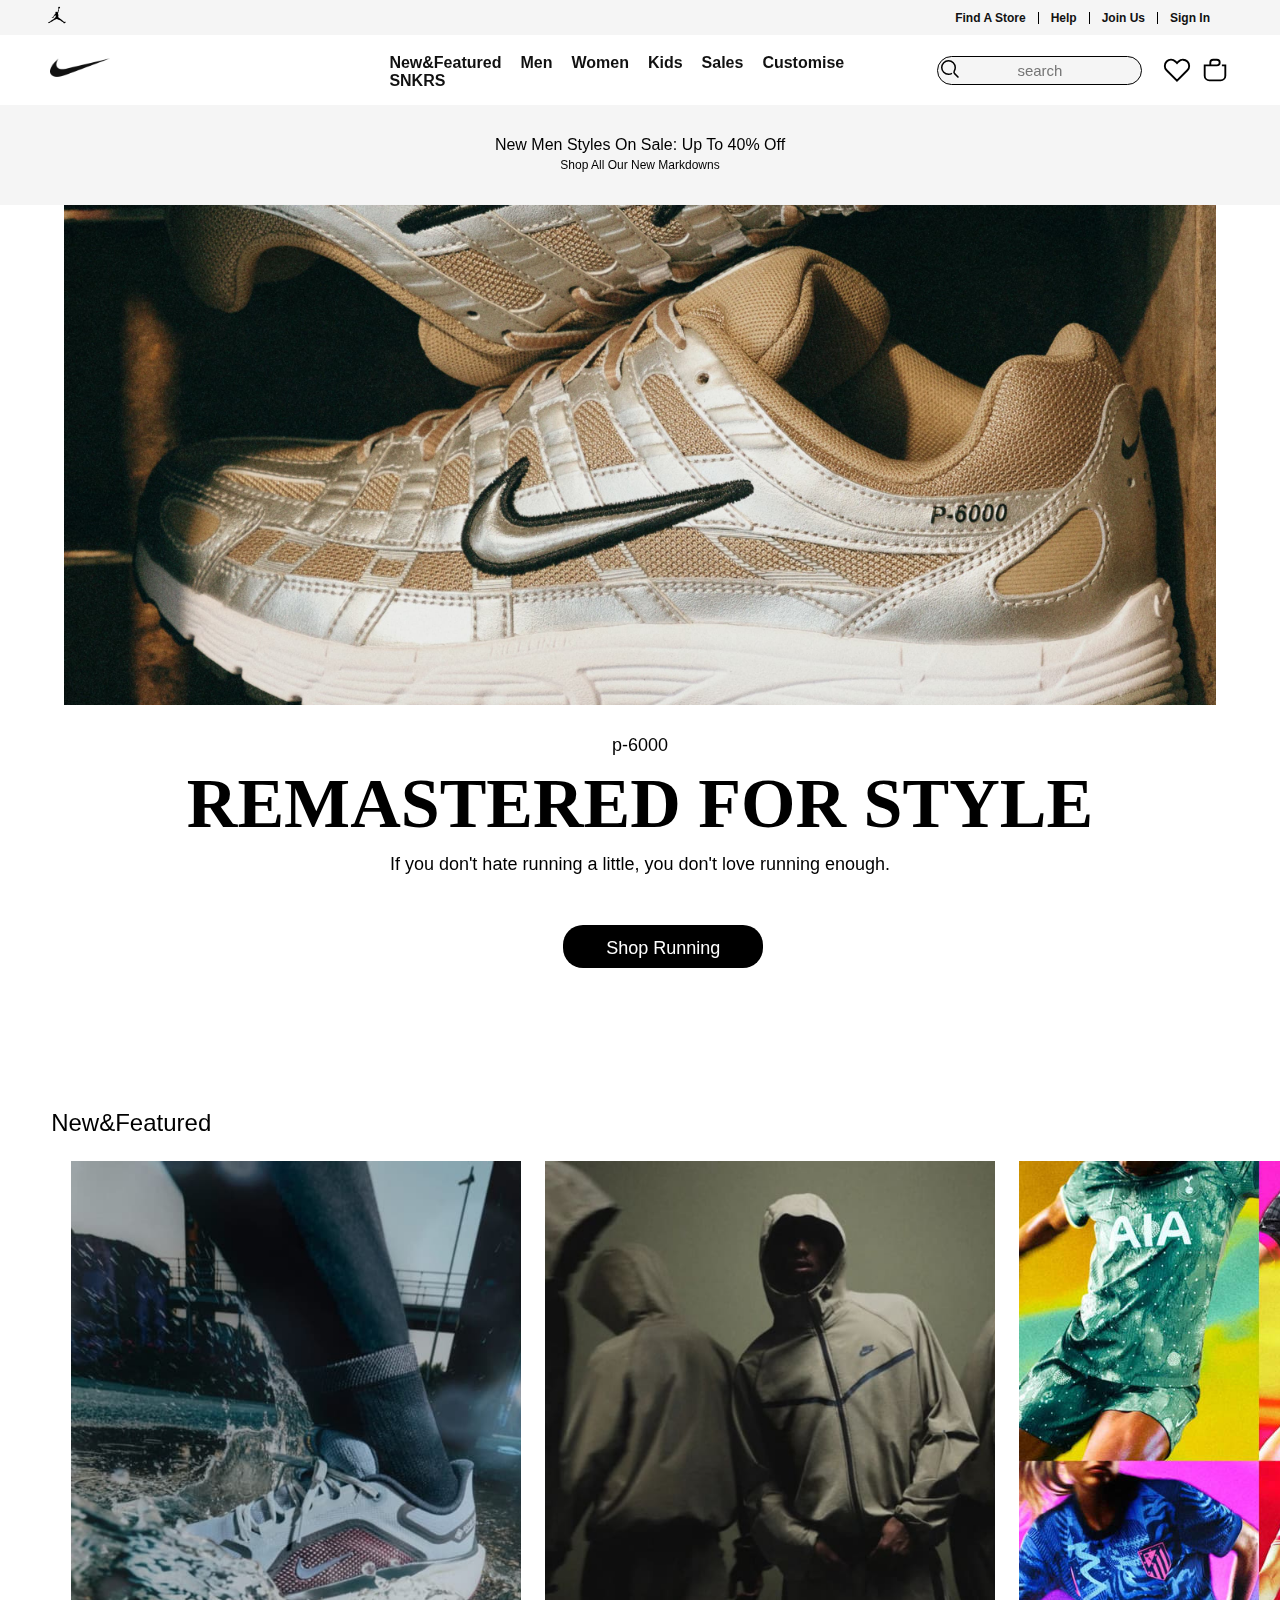
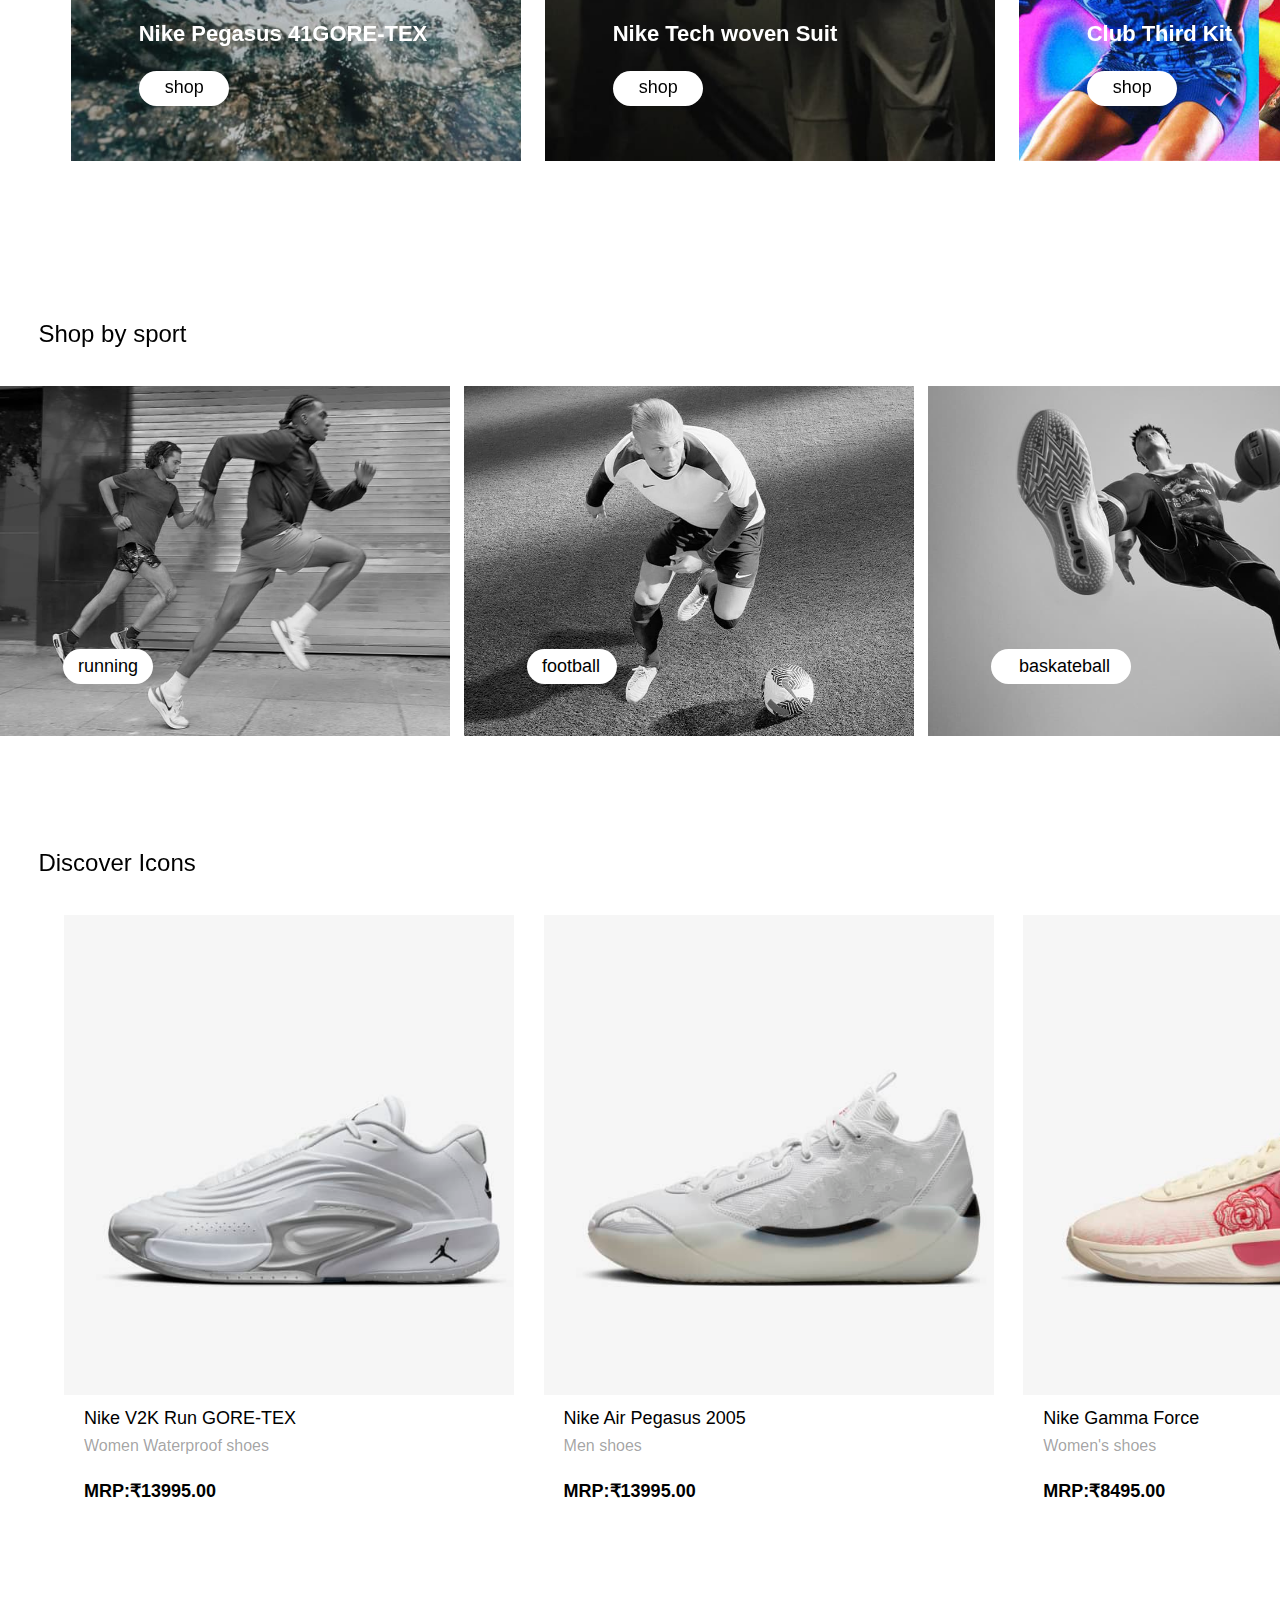
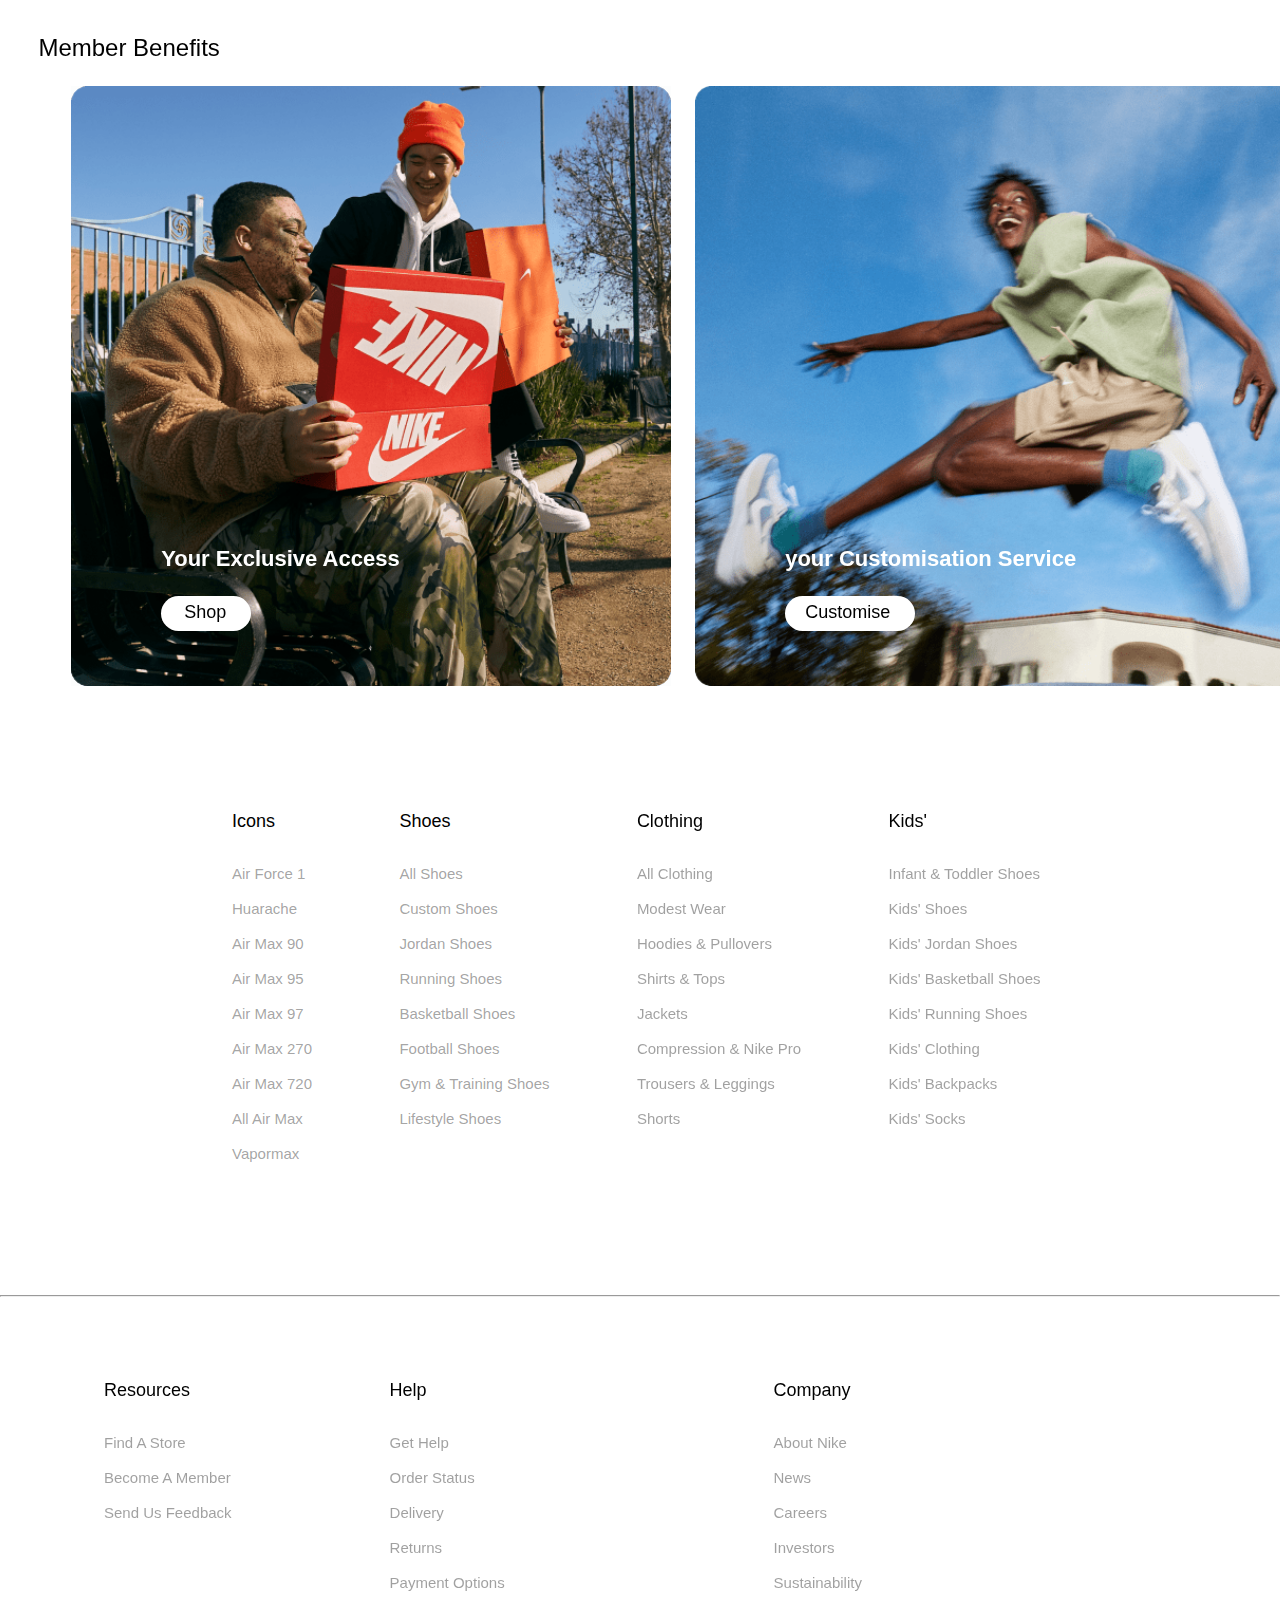
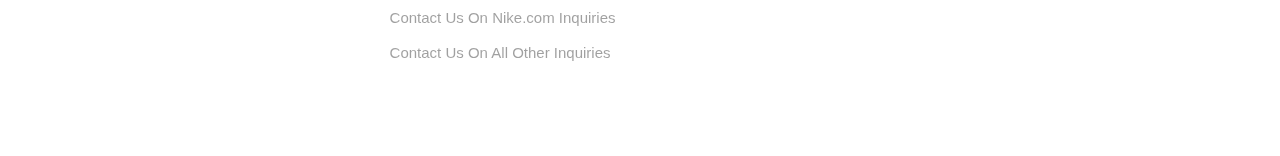
==== men.html @ 1884e3c3 "men" ====
<!DOCTYPE html>
<html lang="en">
<head>
    <meta charset="UTF-8">
    <meta name="viewport" content="width=device-width, initial-scale=1.0">
    <title>NIKE MEN</title>
    <link rel="stylesheet" href="style2.css">
    <link rel="Icon" href="./img/android-icon-192x192.png">
</head>
<body>
    <div class="main">
        <nav class="topnav">
        
            <div class="logo1">
                <img src="./img/a5682e1b-60ad-4d79-9242-5eb9138126f1.svg" alt="logo" class="toplogo">
            </div>
            <div class="services">
                <a href="" class="link1">find a store</a>
                <div class="verticalline"></div>
                <a href="" class="link1">help</a>
                <div class="verticalline"></div>
                <a href="" class="link1">join us</a>
                <div class="verticalline"></div>
                <a href="" class="link2">sign in</a>

            </div>
        </nav>
        <nav class="nav">
            <div class="logo2"><img src="./img/android-icon-192x192.png" alt="logo" class="nike">
            </div>
            <div class="ser">
                <ul class="category" role="menu">
                    <li><a href="" class="a1">New&Featured</a></li>
                    <li><a href="men.html" class="a1">Men</a></li>
                    <li><a href="women.html" class="a1">Women</a></li>
                    <li><a href="" class="a1">Kids</a></li>
                    <li><a href="" class="a1">Sales</a></li>
                    <li><a href="" class="a1">Customise</a></li>
                    <li><a href="" class="a1">SNKRS</a></li>
                </ul>
            </div>
            <div class="lastlogo">
                <img src="./img/search-d38e9a62db75.svg" class="searchimg">
                <div class="person"><a href=""><img src="./img/people.png"  class="personimg"></a></div>
                
                <div class="inp"><input type="text" class="inputsearch" placeholder="search"></div>
                <div class="heart"></div>
                <div class="carry"></div>
                <div class="menu"><a href=""><img src="./img/menu.png" class="menuimg"></a></div>
                    
            </div>
        </div>
        </nav>
        <div class="add">
            <div class="adva">New Men Styles On Sale: Up To 40% Off <br></div>
                Shop All Our New Markdowns
        </div>
        <div class="session12"><a href="">
            <div class="">

            </div></a>
        </div>
        <div class="session2">
        <p class="session2title">p-6000</p>
        <h3 class="session2head">REMASTERED FOR STYLE</h3>
        <p class="session2title2" data-qa="body">If you don't hate running a little, you don't love running enough.</p>
        <div class="s2l"><a href="" class="session2link">Shop Running</a></div>
        </div>
        <div class="session3">
           <p> New&Featured</p> 
        </div>
        <div class="session4">
            <div class="scroll1">
                <a href="" class="s4link1">Nike Pegasus 41GORE-TEX</a>
                <div class="s4d"><a href="" class="s4shop1">shop</a></div>
            </div>
            <div class="scroll2">
                <a href="" class="s4link1">Nike Tech woven Suit</a>
                <div class="s4d"><a href="" class="s4shop1">shop</a></div>
            </div>
            <div class="scroll3">
                <a href="" class="s4link1">Club Third Kit</a>
                <div class="s4d"><a href="" class="s4shop1">shop</a></div>
            </div>
            <div class="scroll4">
                <a href="" class="s4link1">Air Max Dn </a>
                <div class="s4d"><a href="" class="s4shop1">shop</a></div>
            </div>
            
        </div>
        <!-- <div class="session5">
           <p>Classics Spotlight</p> 
        </div> -->
        <!-- <div class="session6">
            <div class="s6scroll1"></div>
            <div class="s6scroll2"></div>
            <div class="s6scroll3"></div>
            <div class="s6scroll4"></div>
            <div class="s6scroll5"></div>
            <div class="s6scroll6"></div>
            <div class="s6scroll7"></div>
            <div class="s6scroll8"></div>
            <div class="s6scroll9"></div>
           
        </div> -->
        <div class="session7">
           <p>Shop by sport</p> 
        </div>
        <div class="session8">
            <div class="s8scroll1">
                <div class="s8d"><a href="" class="s8shop1">running</a></div>
            </div>
            <div class="s8scroll2">
                <div class="s8d"><a href="" class="s8shop1">football</a></div>
            </div>
            <div class="s8scroll3">
                <div class="s8d1"><a href="" class="s8shop2">baskateball</a></div>
            </div>
            <!-- <div class="s8scroll4">
                <div class="s8d2"><a href="" class="s8shop1">running and gym</a></div>
            </div> -->
            <div class="s8scroll5">
                <div class="s8d"><a href="" class="s8shop1">tennis</a></div>
            </div>
            <div class="s8scroll6">
                <div class="s8d"><a href="" class="s8shop1">yoga</a></div>
            </div>
            <div class="s8scroll7">
                <div class="s8d3"><a href="" class="s8shop1">skateboarding</a></div>
            </div>
            <div class="s8scroll8">
                <div class="s8d"><a href="" class="s8shop1">training</a></div>
            </div>
        </div>
         <div class="session7">
           <p>Discover Icons </p> 
        </div>
        <div class="session9">
            <div class="s9scroll10">
                <div class="s9img1">
                </div>
                <div class="s9des">
                   <p class="s9p1"> Nike V2K Run GORE-TEX</p>
                   <p class="s9p2"> Women Waterproof shoes</p>
                   <p class="s9p3">MRP:₹13995.00</p>
                </div>
            </div>
            <div class="s9scroll1">
                <div class="s9img2">
                </div>
                <div class="s9des">
                    <p class="s9p1"> Nike Air Pegasus 2005</p>
                    <p class="s9p2"> Men shoes</p>
                    <p class="s9p3">MRP:₹13995.00</p>
                 </div>
            </div>
            <div class="s9scroll1">
                <div class="s9img3">
                </div>
                <div class="s9des">
                    <p class="s9p1"> Nike Gamma Force</p>
                    <p class="s9p2"> Women's shoes</p>
                    <p class="s9p3">MRP:₹8495.00</p>
                 </div>
            </div>
            <div class="s9scroll1">
                <div class="s9img4">
                </div>
                <div class="s9des">
                    <p class="s9p1"> Nike Air Pegasus 2005 </p>
                    <p class="s9p2"> Women's shoes</p>
                    <p class="s9p3">MRP:₹13995.00</p>
                 </div>
            </div>
            <div class="s9scroll1">
                <div class="s9img5">
                </div>
                <div class="s9des">
                    <p class="s9p1"> Nike Structure 25</p>
                    <p class="s9p2"> Men's Road Running shoes</p>
                    <p class="s9p3">MRP:₹11895.00</p>
                 </div>
            </div>
            <div class="s9scroll1">
                <div class="s9img6">
                </div>
                <div class="s9des">
                    <p class="s9p1"> Nike Air Force 1'07</p>
                    <p class="s9p2"> Women's shoes</p>
                    <p class="s9p3">MRP:₹9695.00</p>
                 </div>
            </div>
            <div class="s9scroll1">
                <div class="s9img7">
                </div>
                <div class="s9des">
                    <p class="s9p1"> Nike Air Pegasus 2005</p>
                    <p class="s9p2"> men's shoes</p>
                    <p class="s9p3">MRP:₹8695.00</p>
                 </div>
            </div>
            <div class="s9scroll1">
                <div class="s9img8">
                </div>
                <div class="s9des">
                     <p class="s9p1"> Jordan One take</p>
                    <p class="s9p2"> Men's shoes</p>
                    <p class="s9p3">MRP:₹8695.00</p>
                 </div>
            </div>
            <div class="s9scroll1">
                <div class="s9img9">
                </div>
                <div class="s9des">
                    <p class="s9p1"> Nike SB Zoom Jansoski</p>
                    <p class="s9p2"> Skate shoes</p>
                    <p class="s9p3">MRP:₹8695.00</p>
                 </div>
            </div>
            <div class="s9scroll1">
                <div class="s9img10">
                </div>
                <div class="s9des">
                    <p class="s9p1"> Nike V2K </p>
                    <p class="s9p2"> Women Waterproof shoes</p>
                    <p class="s9p3">MRP:₹13995.00</p>
                 </div>
            </div>
        </div>
        <!-- <div class="session10">
            <p>Don't Miss</p> 
         </div> -->
        <!-- <div class="session11">

        </div>
        <div class="session13">
            <p class="session2title">Jordan Apparel</p>
        <h3 class="session13head">PARIS SAINT-GERMAIN COLLECTION</h3>
        <p class="session2title2" data-qa="body">Rep the beautiful game in this statement-making collaboration between Jordan and France’s top soccer club.</p>
        <div class="s13l"><a href="" class="session2link">Shop</a></div>
        </div>
    </div> -->
    <div class="session14">
        <p>Member Benefits</p> 
     </div>
     
     <div class="session15">
        <div class="s15scroll1">
            <a href="" class="s15link1">Your Exclusive Access</a>
            <div class="s4d"><a href="" class="s15shop1">Shop</a></div>
        </div>
        <div class="s15scroll2">
            <a href="" class="s15link1">your Customisation Service</a>
            <div class="s15d1"><a href="" class="s15shop1">Customise</a></div>
        </div>
        <div class="s15scroll3">
            <a href="" class="s15link1">How We say Thank You</a>
            <div class="s15d2"><a href="" class="s15shop1">Celebrate</a></div>
        </div>
        <div class="s15scroll4">
            <a href="" class="s15link1">A Celebration of you</a>
            <div class="s15d3"><a href="" class="s15shop1">Learn More</a></div>
        </div>
        <div class="s15scroll5">
            <a href="" class="s15link1">Movement Where you are</a>
            <div class="s4d"><a href="" class="s15shop1">Move</a></div>
        </div>
        <div class="s15scroll6">
            <a href="" class="s15link1">Your Ultimate Sneaker <br>Community</a>
            <div class="s15d4"><a href="" class="s15shop1">Explore</a></div>
        </div>
    </div>
    
    <div class="session16">
       <div class="footer1">
            <div class="grid1 s16grid">
                <h4>Icons</h4>
                <ul>
                    <li>Air Force 1</li> <br>
                    <li>Huarache</li><br>
                    <li>Air Max 90</li><br>
                    <li>Air Max 95</li><br>
                    <li>Air Max 97</li><br>
                    <li>Air Max 270</li><br>
                    <li>Air Max 720</li><br>
                    <li>All Air Max</li><br>
                    <li>Vapormax</li>
                </ul>
            </div>
            <div class="grid2 s16grid">
                <h4>Shoes</h4>
                <ul>
                    <li>All Shoes</li><br>
                    <li>Custom Shoes</li><br>
                    <li>Jordan Shoes</li><br>
                    <li>Running Shoes</li><br>
                    <li>Basketball Shoes</li><br>
                    <li>Football Shoes</li><br>
                    <li>Gym & Training Shoes</li><br>
                    <li>Lifestyle Shoes</li><br>
                </ul>
            </div>
            <div class="grid3 s16grid">
                <h4>Clothing</h4>
                <ul>
                    <li>All Clothing</li><br>
                    <li>Modest Wear</li><br>
                    <li>Hoodies & Pullovers</li><br>
                    <li>Shirts & Tops</li><br>
                    <li>Jackets</li><br>
                    <li>Compression & Nike Pro</li><br>
                    <li>Trousers & Leggings</li><br>
                    <li>Shorts</li><br>
                </ul>
            </div>
            <div class="grid4 s16grid">
                <h4>Kids'</h4>
                <ul>
                    <li>Infant & Toddler Shoes</li><br>
                    <li>Kids' Shoes</li><br>
                    <li>Kids' Jordan Shoes</li><br>
                    <li>Kids' Basketball Shoes</li><br>
                    <li>Kids' Running Shoes</li><br>
                    <li>Kids' Clothing</li><br>
                    <li>Kids' Backpacks</li><br>
                    <li>Kids' Socks</li><br>
                </ul>
            </div>
       </div>
       
    </div>
    <hr>
    <div class="session17">
        <div class="s17grid">
            
            <div class="items item1">
                <h4>Resources</h4>
                <ul>
                    <li>Find A Store</li><br>
                    <li>Become A Member</li><br>
                    <li>Send Us Feedback</li>
                </ul>
            </div>
            <div class="items item2">
                <h4>Help</h4>
                <ul>
                    <li>Get Help</li><br>
                    <li>Order Status</li><br>
                    <li>Delivery</li><br>
                    <li>Returns</li><br>
                    <li>Payment Options</li><br>
                    <li>Contact Us On Nike.com Inquiries</li><br>
                    <li>Contact Us On All Other Inquiries</li>
                </ul>
            </div>
            <div class="items item3">
                <h4>Company</h4>
                <ul>
                    <li>About Nike</li><br>
                    <li>News</li><br>
                    <li>Careers</li><br>
                    <li>Investors</li><br>
                    <li>Sustainability</li>
                </ul>
            </div>
            <div class="items item4">
                   
            </div>
            <div class="items item5">
                  
            </div>
        </div>
    </div>
            
</div>
</body>
</html>
---- style2.css ----
body{
    margin: 0;
    overflow-x: hidden;
}
.topnav{
    position: relative;
    width: 100%;
    background-color: #f5f5f5;
    height: 35px;
    display: flex;
    align-items: center;
    
    
}
.logo1{
    
    width: 50%;
    height: auto;
    padding-left: 45px;
    
    display: inline;
}
.services{
    display: flex;
    width: 50%;
    height: auto;
    justify-content: end;
    text-align: end;
    align-items: center;
   
    
   
    
}
.toplogo{

}
.verticalline{
    border-right: 1px solid;
    height: 12px;
    margin: 12px;
}
.link1{
    color: #111111;
    font-size: 12px;
    font-family: "Helvetica Now Text",Helvetica,Arial,sans-serif;
    text-transform: capitalize;
    font-weight: 550;
    text-decoration: none;
    
}
.link2{
    color: #111111;
    font-size: 12px;
    font-family: "Helvetica Now Text",Helvetica,Arial,sans-serif;
    text-transform: capitalize;
    font-weight: 600;
    padding-right: 70px;
    text-decoration: none;
    
}
.nav{
    display: block;
    
    width: 100%;
    height: 70px;
    background-color: white;
    align-items : center;
    display: flex;
    
}
.logo2{
   height: auto;
   width: 23%;
    align-items: center;
    padding-left: 40px;
    
}
.nike{
    width: 80px;
    height: 70px;
}
.category{
  
    justify-content: center;
    
    
    flex-wrap: wrap;
    overflow: hidden;
    width: auto;
    

}
ul{
    list-style: none;
    list-style-type: none;
    overflow:hidden;

}
li{
    display:inline-block;
}
.ser{
    width: 40%;
    height: auto;
    
    justify-content: center;
    align-items: center;
    padding-top: 3px;
    
    
}
.lastlogo{
    width: 30%;
    height: 70px;
    
    position: relative;
    display: flex;
    align-items: center;
    justify-content: end;
    
}
.a1{
    font-family: "Helvetica Now Text",Helvetica,Arial,sans-serif;
    font-size: 16px; 
    padding-left: 15px;
    color: #111111;
    cursor: pointer;
    text-decoration: none;
    font-weight: 600;
}
.heart{
    width: 30px;
    height: 30px;
    border-radius:30px ;
    
    background-image: url("./img/heartec667039be36.svg");
    background-size: cover;
    margin-right: 8px;
}
.carry{
    width: 30px;
    height: 30px;
    border-radius:30px ;
    
    background-image: url("./img/carrybagc-7d3b3bc27f93.svg");
    background-size: cover;
}
.inputsearch{
    height: 25px;
    border-radius: 24px;
    background-image: url("./img/search-d38e9a62db75.svg");
    background-repeat: no-repeat;
    text-align: center;
    font-size: 15px;
    font-weight: 500;
    border: 1px solid black;
    background-color: #f5f5f5 ;
}
.inp{
    margin-right: 20px;
}
.add{
    background-color: #f5f5f5;
    width: 100%;
    height: 70px;
    justify-content: center;
    align-items: center;
    text-align: center;
    font-family: "Helvetica Now Text",Helvetica,Arial,sans-serif;
    font-size: 12px;
    line-height: 20px;
    padding-top: 30px;
    
}
.adva{
    font-family: "Helvetica Now Text",Helvetica,Arial,sans-serif;
    font-size: 16px; 
    line-height: 20px;
   
}
.session1{
    position: absolute;
   width: 90%;
    padding-left: 5%;
    padding-right: 5%;
    height: 600px;
   

}
.session12{
    margin-left: 5%;
    width: 90%;
    height: 500px;
    background-image: url("./img/men-s-shoes-clothing-accessories.jpeg");
    background-size: cover;
}
.session2{
    
    width: 100%;
    height: 350px;
    background-color: white;
    text-align: center;
    padding-top: 30px;
    
   
    
}
.session2title{
    
    font-family: "Helvetica Now Text",Helvetica,Arial,sans-serif;
    font-size: 18px; 
    font-weight: 500;
    margin-top: 0px;
    
    
}
.session2head{
    display: block;
    line-height: 60px;
    font-weight: bold;
    unicode-bidi: isolate;
    font-weight: 700;
    font-size: 70px;
    margin-top: 0px;
    margin-bottom: 20px;
}
.session2title2{
    
    font-family: "Helvetica Now Text",Helvetica,Arial,sans-serif;
    font-size: 18px; 
    font-weight: 500;
    margin-top: 0px;
    
    
}
.session2link{
    
    font-family: "Helvetica Now Text",Helvetica,Arial,sans-serif;
    font-size: 18px;
    text-decoration: none;
    background-color: black;
    color: white;
    height: 50px;
    
}
.s2l{
    margin-right: 400px;
    justify-content: center;
   width: 200px;
    height: 30px;
    margin-top: 50px;
    border-radius: 20px;
    background-color: black;
    padding-top: 13px;
    margin-left: 44%;
    cursor: pointer;
}
.session3{
    padding-left: 4%;
    width: 100%;
    background-color: white;
}
.session3 p{
    font-family: "Helvetica Now Text",Helvetica,Arial,sans-serif;
    font-size: 24px;

}
.session4{
    white-space: nowrap;
    overflow: auto;
    scrollbar-width: 10px;
    width: auto;
    height: 650px;
    background-color: white;
    padding-left: 4%;
}

.scroll1{
    
    position: relative;
    display: inline-block;
    width: 450px;
    height: 600px;
    background-image: url("./img/men1.jpeg");
    background-size: cover;
    margin-left: 20px;
}
.scroll2{
    position: relative;
    display: inline-block;
    width: 450px;
    height: 600px;
    background-image: url("./img/men2.jpeg");
    background-size: cover;
    margin-left: 20px;
}
.scroll3{
    position: relative;
    display: inline-block;
    width: 450px;
    height: 600px;
    
    margin-left: 20px;
    background-image: url("./img/men3.jpeg");
    background-size: cover;
}
.scroll4{
    position: relative;
    display: inline-block;
    width: 450px;
    height: 600px;
    
    margin-left: 20px;
    background-image: url("./img/men4.jpeg");
    background-size: cover;
}
.scroll5{
    position: relative;
    display: inline-block;
    width: 450px;
    height: 600px;
    background-color: blue;
    margin-left: 20px;
    margin-right: 6%;
    background-image: url("./img/image\ \(1\).jpeg");
    background-size: cover;
}
.s4link1{
    left: 15%;
    position: absolute;
    bottom: 19%;
    font-family: "Helvetica Now Text",Helvetica,Arial,sans-serif;
    font-size: 22px;
    font-weight: bold;
    text-decoration: none;
    color: white;
}
.s4shop1{
   
    font-family: "Helvetica Now Text",Helvetica,Arial,sans-serif;
    font-size: 18px;
    text-decoration: none;
    position: absolute;
    right: 25px;
    color: black;
    top: 6px;
    
}
.s4d:hover{
    background-color: #edededcf ;
}
.s4d{
    justify-content: center;
    position: absolute;
    left: 15%;
    width: 90px;
    height: 35px;
    top: 85%;
    border-radius: 20px;
    background-color: white;
    text-align: center;
    
    
}
.session5{
    padding-top: 80px;
    height: 90px;
    position: relative;
    width: 100%;
    background-color: white;
}
.session5 p{
    font-family: "Helvetica Now Text",Helvetica,Arial,sans-serif;
    font-size: 24px;
    position: absolute;
    left: 3%;

}
.session6{
    
    white-space: nowrap;
    overflow: auto;
    scrollbar-width: none;
    background-color: white;
}
.s6scroll1{
    position: relative;
    display: inline-block;
    width: 300px;
    height: 300px;
    background-image: url("./img/nike-just-do-it\ \(5\).jpeg");
    background-size: cover;
    cursor: pointer;
   
}
.s6scroll2{
    margin-left: 10px;
    display: inline-block;
    width: 300px;
    height: 300px;
    background-image: url("./img/nike-just-do-it\ \(6\).jpeg");
    background-size: cover;
    cursor: pointer;
   
}
.s6scroll3{
    margin-left: 10px;
    display: inline-block;
    width: 300px;
    height: 300px;
    background-image: url("./img/nike-just-do-it\ \(7\).jpeg");
    background-size: cover;
    cursor: pointer;
   
}
.s6scroll4{
    margin-left: 10px;
    display: inline-block;
    width: 300px;
    height: 300px;
    background-image: url("./img/nike-just-do-it\ \(8\).jpeg");
    background-size: cover;
    cursor: pointer;
   
}
.s6scroll5{
    margin-left: 10px;
    display: inline-block;
    width: 300px;
    height: 300px;
    background-image: url("./img/nike-just-do-it\ \(9\).jpeg");
    background-size: cover;
    cursor: pointer;
   
}
.s6scroll6{
    margin-left: 10px;
    display: inline-block;
    width: 300px;
    height: 300px;
    background-image: url("./img/nike-just-do-it\ \(10\).jpeg");
    background-size: cover;
    cursor: pointer;
   
}
.s6scroll7{
    margin-left: 10px;
    display: inline-block;
    width: 300px;
    height: 300px;
    background-image: url("./img/nike-just-do-it\ \(11\).jpeg");
    background-size: cover;
    cursor: pointer;
   
}
.s6scroll8{
    margin-left: 10px;
    display: inline-block;
    width: 300px;
    height: 300px;
    background-image: url("./img/nike-just-do-it\ \(12\).jpeg");
    background-size: cover;
    cursor: pointer;
   
}
.s6scroll9{
    margin-left: 10px;
    display: inline-block;
    width: 300px;
    height: 300px;
    background-image: url("./img/nike-just-do-it\ \(13\).jpeg");
    background-size: cover;
    cursor: pointer;
   
}
.session7{
    padding-top: 85px;
    height: 90px;
    position: relative;
    width: 100%;
    background-color:white;
}
.session7 p{
    font-family: "Helvetica Now Text",Helvetica,Arial,sans-serif;
    font-size: 24px;
    position: absolute;
    left: 3%;

}
.session8{
    
    white-space: nowrap;
    overflow: auto;
    scrollbar-width: 10px;
    background-color: white;
}
.s8scroll1{
    position: relative;
    display: inline-block;
    width: 450px;
    height: 350px;
    background-image: url("./img/men-s-shoes-clothing-accessories\ \(4\).jpeg");
    background-size: cover;
    cursor: pointer;
   
}
.s8scroll2{
    margin-left: 10px;
    position: relative;
    display: inline-block;
    width: 450px;
    height: 350px;
    background-image: url("./img/men-s-shoes-clothing-accessories\ \(1\).jpeg");
    background-size: cover;
    cursor: pointer;
   
}
.s8scroll3{
    margin-left: 10px;
    position: relative;
    display: inline-block;
    width: 450px;
    height: 350px;
    background-image: url("./img/men-s-shoes-clothing-accessories\ \(2\).jpeg");
    background-size: cover;
    cursor: pointer;
   
}
.s8scroll4{
    margin-left: 10px;
    position: relative;
    display: inline-block;
    width: 450px;
    height: 350px;
    background-image: url("./img/men-s-shoes-clothing-accessories\ \(3\).jpeg");
    background-size: cover;
    cursor: pointer;
   
}
.s8scroll5{
    margin-left: 10px;
    position: relative;
    display: inline-block;
    width: 450px;
    height: 350px;
    background-image: url("./img/men-s-shoes-clothing-accessories\ \(3\).jpeg");
    background-size: cover;
    cursor: pointer;
   
}
.s8scroll6{
    margin-left: 10px;
    position: relative;
    display: inline-block;
    width: 450px;
    height: 350px;
    background-image: url("./img/men-s-shoes-clothing-accessories\ \(7\).jpeg");
    background-size: cover;
    cursor: pointer;
   
}
.s8scroll7{
    margin-left: 10px;
    position: relative;
    display: inline-block;
    width: 450px;
    height: 350px;
    background-image: url("./img/men-s-shoes-clothing-accessories\ \(6\).jpeg");
    background-size: cover;
    cursor: pointer;
   
}
.s8scroll8{
    margin-left: 10px;
    position: relative;
    display: inline-block;
    width: 450px;
    height: 350px;
    background-image: url("./img/men-s-shoes-clothing-accessories\ \(5\).jpeg");
    background-size: cover;
    cursor: pointer;
   
}
.s8shop1{
   
    font-family: "Helvetica Now Text",Helvetica,Arial,sans-serif;
    font-size: 18px;
    text-decoration: none;
    position: absolute;
    right: 25px;
    color: black;
    top: 7px;
    left: 15px;
    font-weight: 500;
    
}
.s8d{
    justify-content: center;
    position: absolute;
    left: 14%;
    width: 90px;
    height: 35px;
    top: 75%;
    border-radius: 20px;
    background-color: white;
    text-align: center;
    
    
}
.s8d1{
    justify-content: center;
    position: absolute;
    left: 14%;
    width: 140px;
    height: 35px;
    top: 75%;
    border-radius: 20px;
    background-color: white;
    text-align: center;
    
    
}
.s8shop2{
   
    font-family: "Helvetica Now Text",Helvetica,Arial,sans-serif;
    font-size: 18px;
    text-decoration: none;
    position: absolute;
    right: 25px;
    color: black;
    top: 7px;
    left: 28px;
    font-weight: 500;
    
}
.s8d2{
    justify-content: center;
    position: absolute;
    left: 14%;
    width: 160px;
    height: 35px;
    top: 75%;
    border-radius: 20px;
    background-color: white;
    text-align: center;
    
    
}
.s8d3{
    justify-content: center;
    position: absolute;
    left: 14%;
    width: 140px;
    height: 35px;
    top: 75%;
    border-radius: 20px;
    background-color: white;
    text-align: center;
    
    
}
.session9{
   
    white-space: nowrap;
    overflow: auto;
    scrollbar-width: 10px;
    background-color: white;
}
.s9scroll1{
    margin-left: 2%;
    position: relative;
    display: inline-block;
    width: 450px;
    height: 600px;    
    cursor: pointer;
    background-color: white;
   
}
.s9scroll10{
    margin-left: 5%;
    position: relative;
    display: inline-block;
    width: 450px;
    height: 600px;    
    cursor: pointer;
    background-color: white;
}
.s9img1{
    position: absolute;
    width: 100%;
    height: 80%;
    background-image: url("./img/men5.jpeg");
    background-size: cover;
}
.s9img2{
    position: absolute;
    width: 100%;
    height: 80%;
    background-image: url("./img/men6.jpeg");
    background-size: cover;
}
.s9img3{
    position: absolute;
    width: 100%;
    height: 80%;
    background-image: url("./img/men7.jpeg");
    background-size: cover;
}
.s9img4{
    position: absolute;
    width: 100%;
    height: 80%;
    background-image: url("./img/men8.jpeg");
    background-size: cover;
}
.s9img5{
    position: absolute;
    width: 100%;
    height: 80%;
    background-image: url("./img/men9.jpeg");
    background-size: cover;
}
.s9img6{
    position: absolute;
    width: 100%;
    height: 80%;
    background-image: url("./img/men10.jpeg");
    background-size: cover;
}
.s9img7{
    position: absolute;
    width: 100%;
    height: 80%;
    background-image: url("./img/men11.jpeg");
    background-size: cover;
}
.s9img8{
    position: absolute;
    width: 100%;
    height: 80%;
    background-image: url("./img/men12.jpeg");
    background-size: cover;
}
.s9img9{
    position: absolute;
    width: 100%;
    height: 80%;
    background-image: url("./img/men13.jpeg");
    background-size: cover;
}
.s9img10{
    position: absolute;
    width: 100%;
    height: 80%;
    background-image: url("./img/men14.jpeg");
    background-size: cover;
}
.s9des{
    position: absolute;
    height: 20%;
    width: 100%;
    background-color: white;
    bottom: 0px;
    font-family: "Helvetica Now Text",Helvetica,Arial,sans-serif;
    font-size: 18px;
    line-height: 10px;
    
}
.s9p1{
    font-family: "Helvetica Now Text",Helvetica,Arial,sans-serif;
    font-size: 18px;
    padding-left: 20px;
    font-weight: 500;
}
.s9p2{
    font-family: "Helvetica Now Text",Helvetica,Arial,sans-serif;
    font-size: 16px;
    padding-left: 20px;
    font-weight: 500;
    color: #12121266;
    
}
.s9p3{
    font-family: "Helvetica Now Text",Helvetica,Arial,sans-serif;
    font-size: 18px;
    padding-left: 20px;
    padding-top: 17px;
    font-weight: 600;
}
.session10{
    padding-top: 87px;
    height: 80px;
    position: relative;
    width: 100%;
    background-color:white;
}
.session10 p{
    font-family: "Helvetica Now Text",Helvetica,Arial,sans-serif;
    font-size: 24px;
    position: absolute;
    left: 3%;
    bottom: 0px;

}
.session11{
    margin-left: 5%;
    width: 90%;
    height: 720px;
    background-image: url("./img/nike-just-do-it\ \(22\).jpeg");
    background-size: cover;
}
.session13{
    position: relative;
    width: 100%;
    height: 300px;
    background-color: white;
    text-align: center;
    padding-top: 30px;
}
.session13head{
    display: block;
    line-height: 50px;
    font-weight: bold;
    unicode-bidi: isolate;
    font-weight: 800;
    font-size: 70px;
    margin-top: 0px;
    margin-bottom: 20px;
}
.s13l{
    position: absolute;
    justify-content: center;
    left: 20px;
   width: 150px;
    height: 30px;
    margin-top: 50px;
    border-radius: 20px;
    background-color: black;
    padding-top: 13px;
    margin-left: 44%;
    cursor: pointer;
}
.session14 p{
    font-family: "Helvetica Now Text",Helvetica,Arial,sans-serif;
    font-size: 24px;
    position: absolute;
    left: 3%;
    bottom: 0px;

}
.session14{
    padding-top: 87px;
    height: 80px;
    position: relative;
    width: 100%;
    background-color:white;
}

.session15{
    white-space: nowrap;
    overflow: auto;
    scrollbar-width: 10px;
    width: auto;
    height: 650px;
    background-color: white;
    padding-left: 4%;
}

.s15scroll1{
    
    position: relative;
    display: inline-block;
    width: 600px;
    height: 600px;
    background-image: url("./img/men-s-shoes-clothing-accessories.png");
    background-size: cover;
    margin-left: 20px;
}
.s15scroll2{
    position: relative;
    display: inline-block;
    width: 600px;
    height: 600px;
    background-image: url("./img/men-s-shoes-clothing-accessories\ \(3\).png");
    background-size: cover;
    margin-left: 20px;
}
.s15scroll3{
    position: relative;
    display: inline-block;
    width: 600px;
    height: 600px;
   
    margin-left: 20px;
    background-image: url("./img/men-s-shoes-clothing-accessories\ \(4\).png");
    background-size: cover;
}
.s15scroll4{
    position: relative;
    display: inline-block;
    width: 600px;
    height: 600px;
    
    margin-left: 20px;
    background-image: url("./img/men-s-shoes-clothing-accessories\ \(5\).png");
    background-size: cover;
}
.s15scroll5{
    position: relative;
    display: inline-block;
    width: 600px;
    height: 600px;
    
    margin-left: 20px;
    background-image: url("./img/men-s-shoes-clothing-accessories\ \(2\).png");
    background-size: cover;
}
.s15scroll6{
    position: relative;
    display: inline-block;
    width: 600px;
    height: 600px;
    
    margin-left: 20px;
    
    background-image: url("./img/men-s-shoes-clothing-accessories\ \(1\).png");
    background-size: cover;
}
.s15link1{
    left: 15%;
    position: absolute;
    bottom: 19%;
    font-family: "Helvetica Now Text",Helvetica,Arial,sans-serif;
    font-size: 22px;
    font-weight: bold;
    text-decoration: none;
    color: white;
}
.s15shop1{
   
    font-family: "Helvetica Now Text",Helvetica,Arial,sans-serif;
    font-size: 18px;
    text-decoration: none;
    position: absolute;
    right: 25px;
    color: black;
    top: 6px;
    
}
.s15d1{
    justify-content: center;
    position: absolute;
    left: 15%;
    width: 110px;
    height: 35px;
    top: 85%;
    border-radius: 20px;
    background-color: white;
    text-align: center;
    padding-left: 20px;
    
    
}
.s15d2{
    justify-content: center;
    position: absolute;
    left: 15%;
    width: 110px;
    height: 35px;
    top: 85%;
    border-radius: 20px;
    background-color: white;
    text-align: center;
    padding-left: 20px;
    
    
}
.s15d3{
    justify-content: center;
    position: absolute;
    left: 15%;
    width: 110px;
    height: 35px;
    top: 85%;
    border-radius: 20px;
    background-color: white;
    text-align: center;
    padding-left: 28px;
    
    
}
.s15d4{
    justify-content: center;
    position: absolute;
    left: 15%;
    width: 90px;
    height: 35px;
    top: 85%;
    border-radius: 20px;
    background-color: white;
    text-align: center;
    padding-left: 20px;
    
    
}
.session16{
    width: 100%;
    background-color: white;
    height: 500px;
    padding-top: 4%;
    padding-left: 15%;
}
.footer1{
    display: grid;
    background-color: white;
    width: 70%;
    height: 400px;
    grid-template-areas: "grid1 grid2 grid3 grid4";
}
.grid1{
    grid-area: grid1;
    background-color: white;
}
.grid2{
    grid-area: grid2;
    background-color: white;
}
.grid3{
    grid-area: grid3;
}
.grid4{
    grid-area: grid4;
}
.s16grid h4{
    margin-left: 40px;
    font-family: "Helvetica Now Text",Helvetica,Arial,sans-serif;
    font-size: 18px;
    font-weight: 500;
}
.s16grid li{
     color: #12121266;
     font-family: "Helvetica Now Text",Helvetica,Arial,sans-serif;
     font-size: 15px;
     line-height: 35px;
     cursor: pointer;
}
.s16grid li:hover{
    color: #111111;
}
.session17{
       width: 100%;
    background-color: white;
    height: 400px;
    padding-top: 4%;
    padding-left: 5%;
}
.s17grid{
    display: grid;
    background-color: white;
    width: 90%;
    height: 400px;
    grid-template-areas: "item1 item2 item3 item4 item5";
    
}
.item1{
    grid-area: item1;
}
.item2{
    grid-area: item2;
}
.item3{
    grid-area: item3;
}
.item4{
    grid-area: item4;
}
.item5{
    grid-area: item5;
}
.items h4{
    margin-left: 40px;
    font-family: "Helvetica Now Text",Helvetica,Arial,sans-serif;
    font-size: 18px;
    font-weight: 500; 
}
.items li{
    color: #12121266;
     font-family: "Helvetica Now Text",Helvetica,Arial,sans-serif;
     font-size: 15px;
     line-height: 35px;
     cursor: pointer;
}
.items li:hover{
    color: #111111;
}






@media (max-width: 769px){
    .nav{
        background-color: whitesmoke;
    }
    .ser{
        display: none;
    }
    .lastlogo{
        width: auto;
        margin-left: 390px;
       
    }
    .inputsearch{
        display: none;
    }
    .inp{
        display: none;
    }
    .heart{
        display: none;
    }
    .personimg{
        width: 30px;
        height: 25px;
        margin-right: 8px; 
    }
    .searchimg{
        width: 30px;
        height: 30px;
        margin-right: 8px; 
    }
    .menuimg{
        width: 30px;
        height: 30px;
        margin-top: 10px; 
        margin-left: 8px; 
    }
    .topnav{
        display: none;
    }
    .body{
        overflow-x: hidden;
        overflow-y: hidden;
    }
    * {
        box-sizing: border-box;
    }
    .session2link{
    
        font-family: "Helvetica Now Text",Helvetica,Arial,sans-serif;
        font-size: 18px;
        text-decoration: none;
        background-color: black;
        color: white;
        height: 50px;
        
        
    }
    .s2l{
        margin-right: 400px;
        justify-content: center;
       width: 150px;
        height: 30px;
        margin-top: 50px;
        border-radius: 20px;
        background-color: black;
        padding-top: 6px;
        margin-left: 40%;
        cursor: pointer;
    }
    .s9scroll1{
        margin-left: 2%;
        position: relative;
        display: inline-block;
        width: 450px;
        height: 600px;    
        cursor: pointer;
        background-color: white;
       
    }
    .s9scroll10{
        margin-left: 5%;
        position: relative;
        display: inline-block;
        width: 450px;
        height: 600px;    
        cursor: pointer;
        background-color: white;
    }
    .session7{
        padding-top: 5px;
        height: 90px;
        position: relative;
        width: 100%;
        background-color:white;
    }
    .session5{
        display: none;
    }
    .session13 h3{
        font-size: 30px;
    }
    .session13 p{
        font-size: 15px;
    }
    .s13l{
        padding-top: 6px;
        margin-left: 38%;
    }
    .session16{
        display: none;
    }
    .s15d3{
        justify-content: center;
        position: absolute;
        left: 12%;
        width: 110px;
        height: 35px;
        top: 85%;
        border-radius: 20px;
        background-color: white;
        text-align: center;
        padding-left: 0px;
        
        
    }
    .s15shop1 {
        font-family: "Helvetica Now Text", Helvetica, Arial, sans-serif;
        font-size: 18px;
        text-decoration: none;
        position: absolute;
        right: 15px;
        color: black;
        top: 6px;
    }
    
   
}
@media (min-width: 769px){
    .searchimg{
        display: none;
    }
    .person{
        display: none;
    }
    .menuimg{
        display: none;
    }
}
@media (max-width:321px){
    
    .logo2{
        display: none;
    }
    body{
        width: 530px;
    }
    * {
        box-sizing: border-box;
    }
    .session2head{
        font-size: 30px;
        line-height: 30px;
    }
    .lastlogo {
        width: auto;
        margin-left: 350px;
        cursor: pointer;
    }
    .s13l{
        position: absolute;
    justify-content: center;
    left: 20px;
    width: 150px;
    height: 30px;
    margin-top: 10px;
    border-radius: 20px;
    background-color: black;
    padding-top: 6px;
    margin-left: 33%;
    cursor: pointer;
    }
   .session13 p{
    font-size: 10px;
   }
   .s2l{
    margin-right: 400px;
    justify-content: center;
    width: 150px;
    height: 30px;
    margin-top: 50px;
    border-radius: 20px;
    background-color: black;
    padding-top: 6px;
    margin-left: 36%;
    cursor: pointer;
   }

}
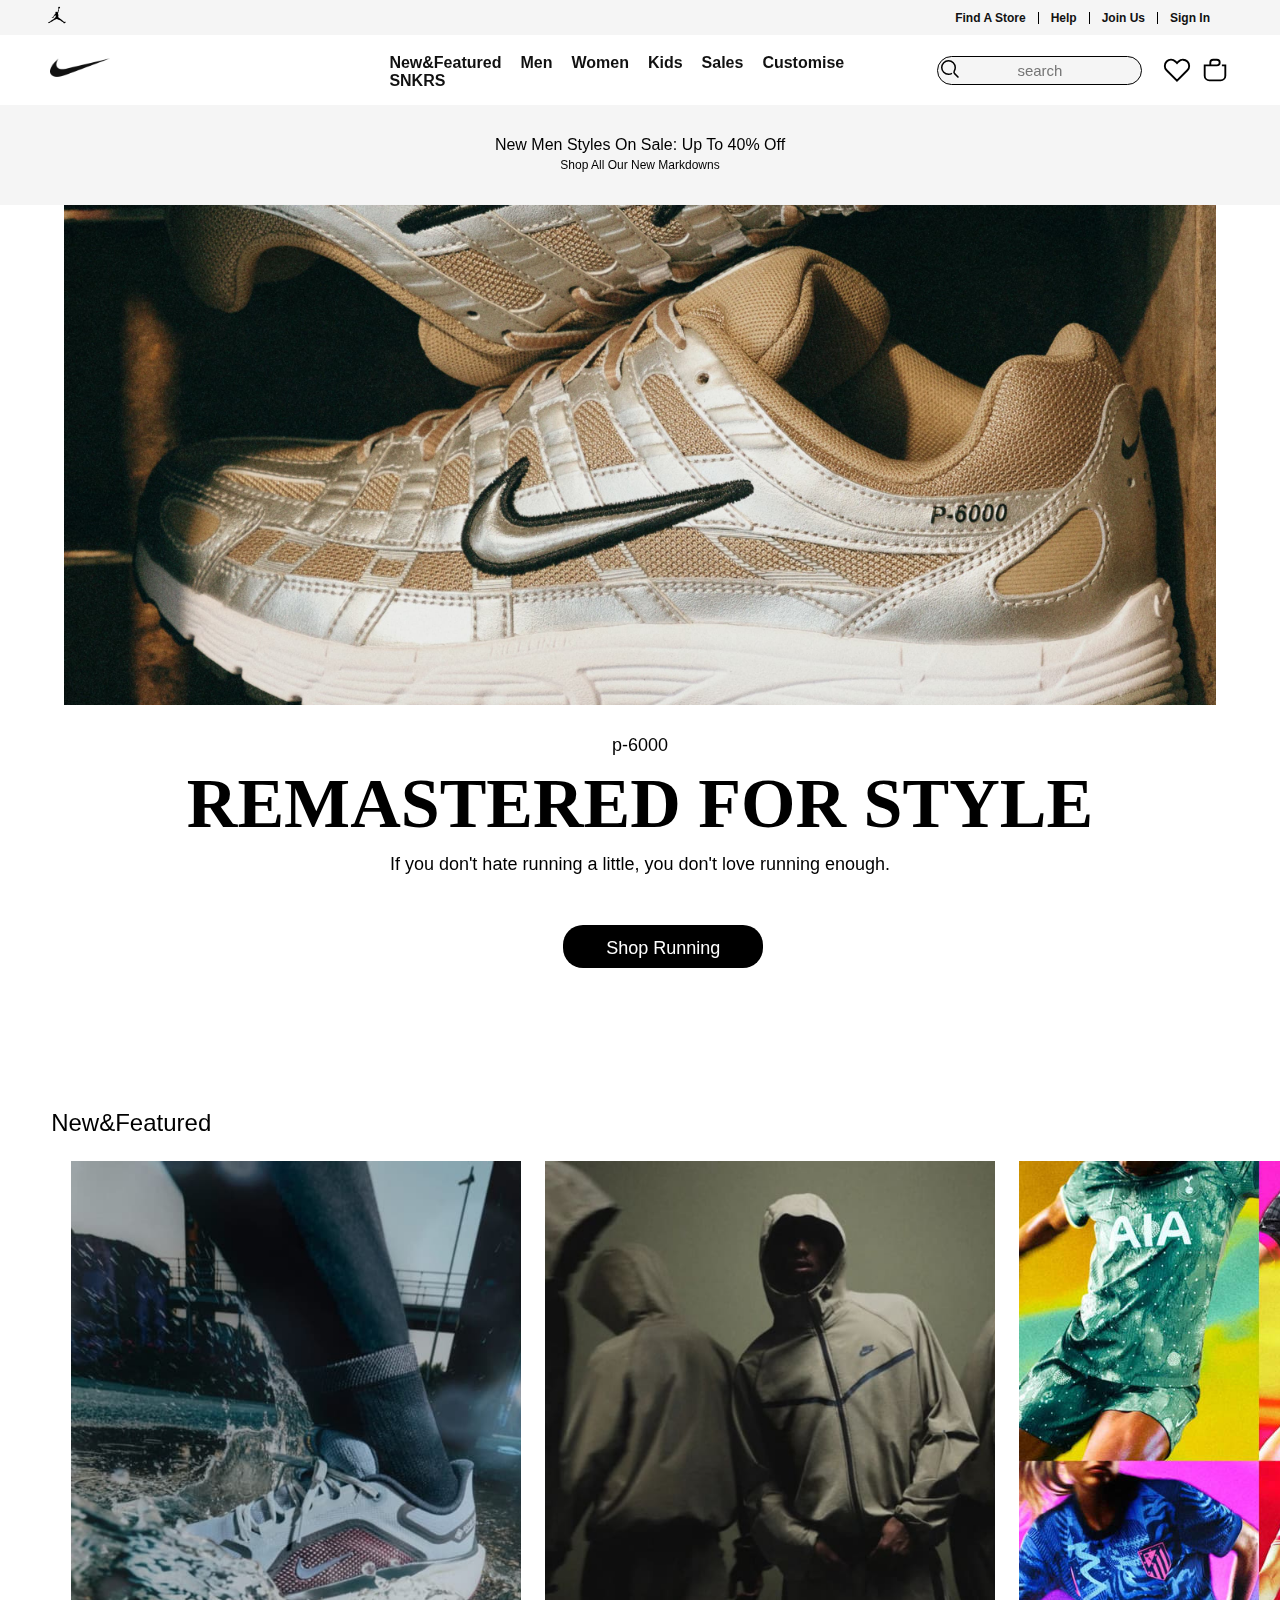
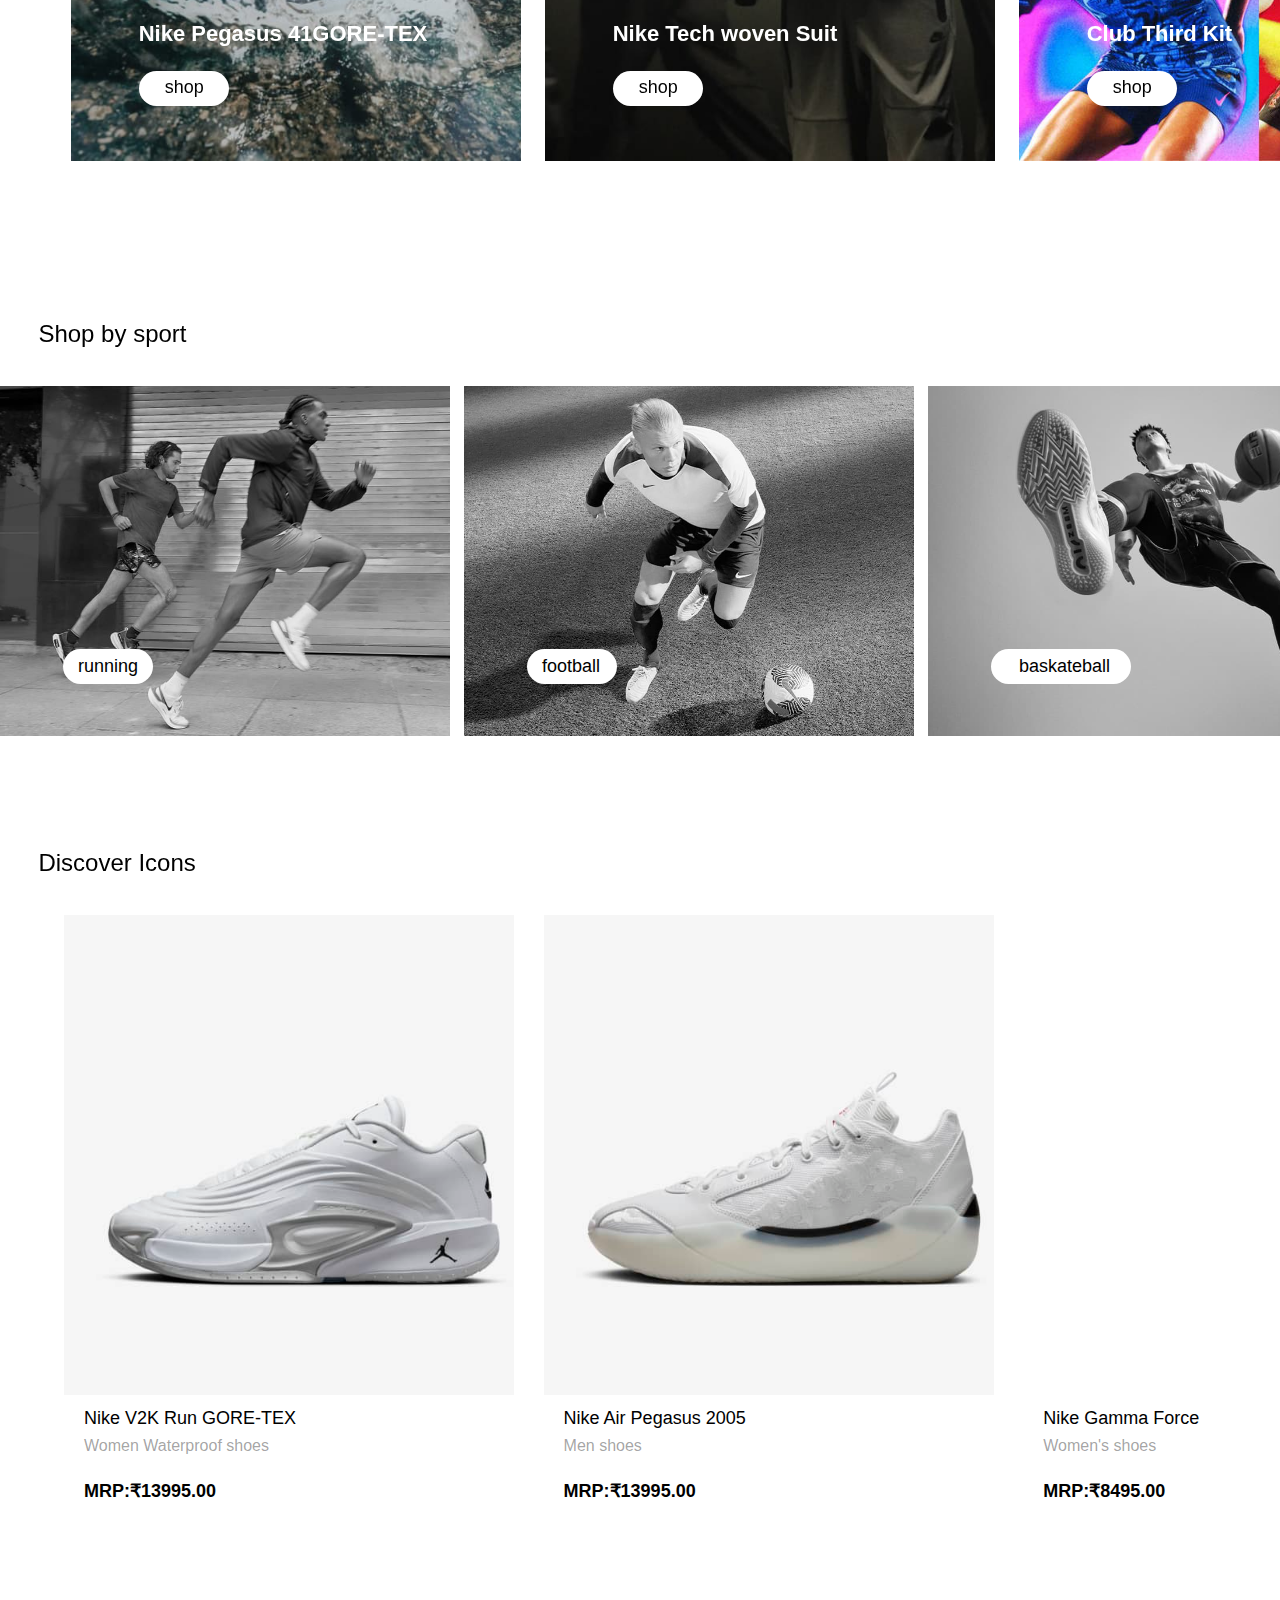
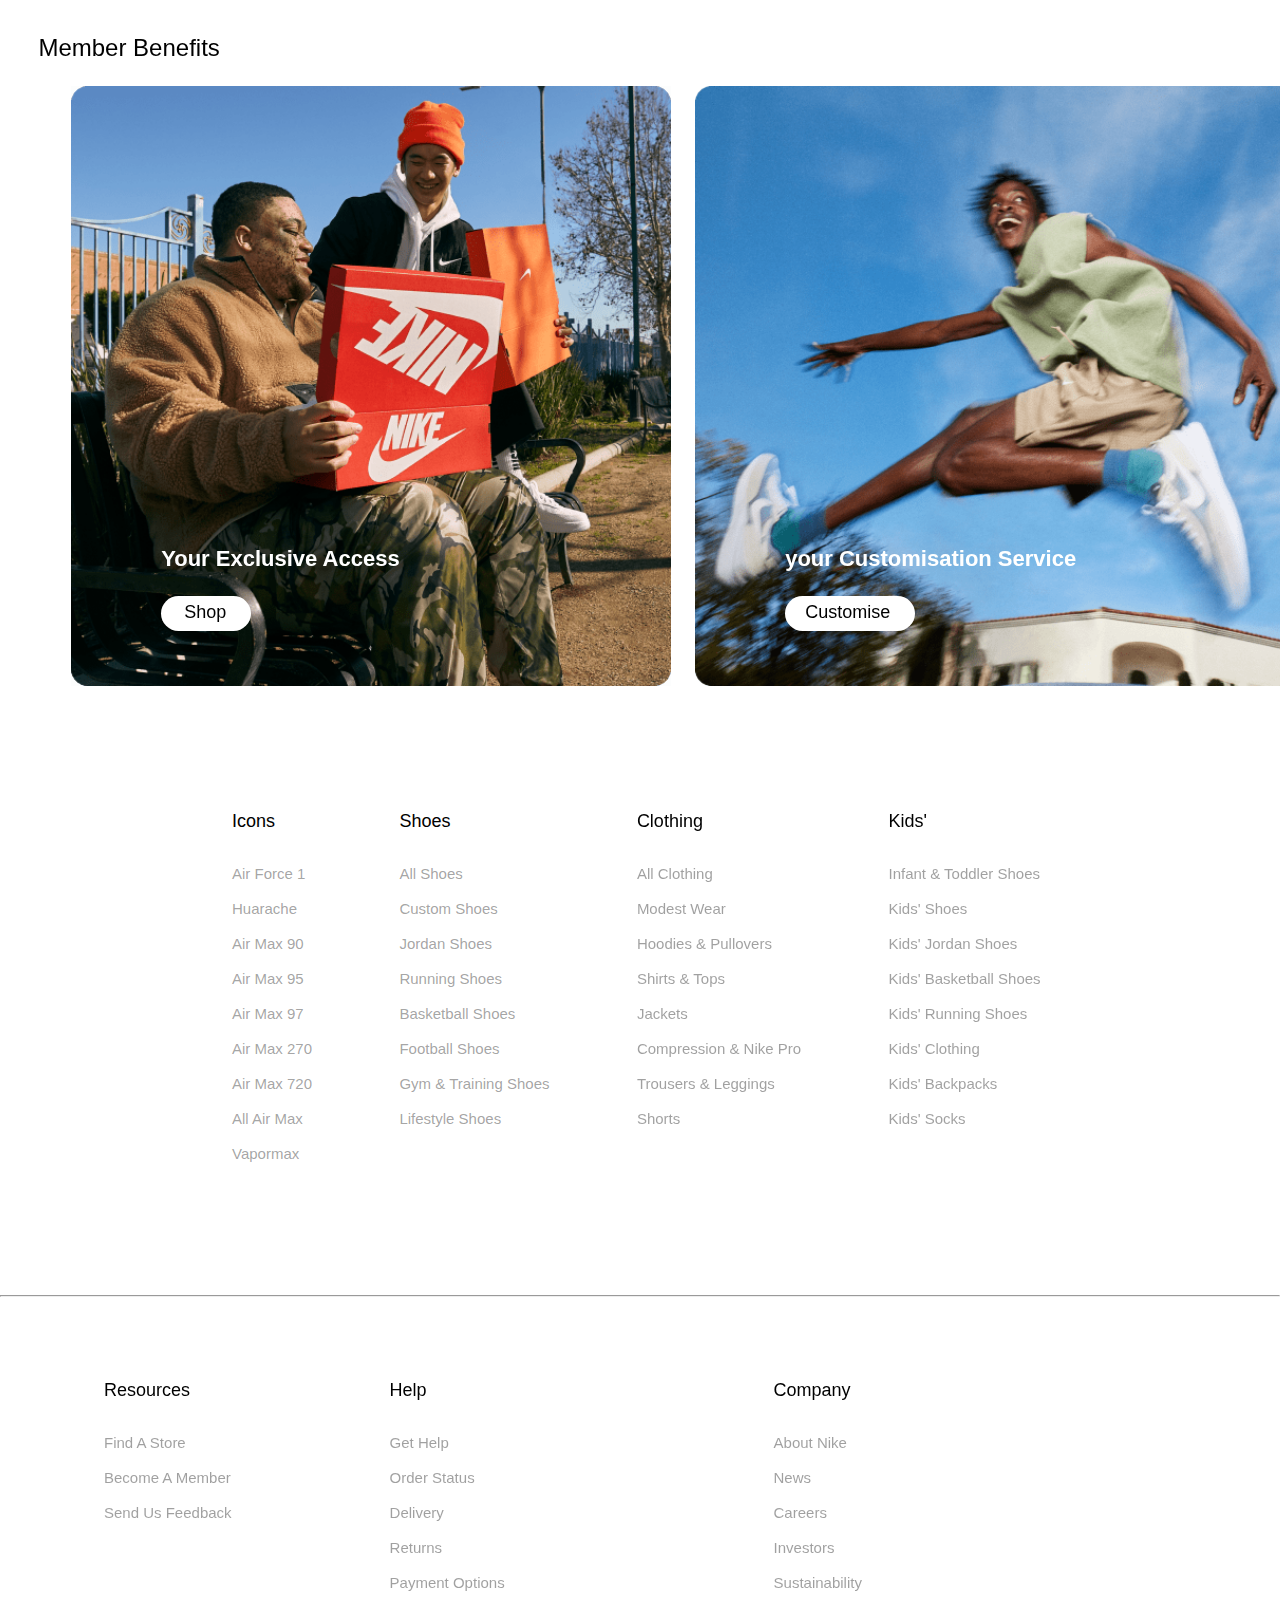
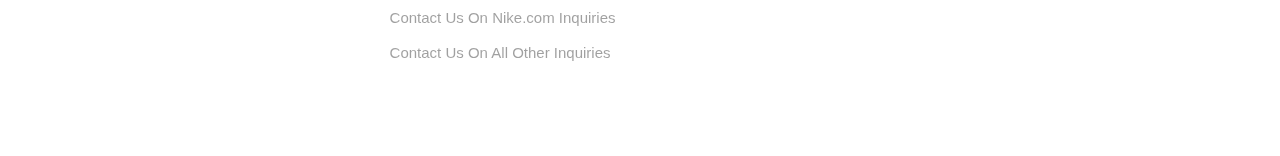
==== commit 9b6b5cb2: "women" ====
--- a/men.html
+++ b/men.html
@@ -217,7 +217,7 @@
                     <p class="s9p3">MRP:₹8695.00</p>
                  </div>
             </div>
-            <div class="s9scroll1">
+            <!-- <div class="s9scroll1">
                 <div class="s9img10">
                 </div>
                 <div class="s9des">
@@ -225,7 +225,7 @@
                     <p class="s9p2"> Women Waterproof shoes</p>
                     <p class="s9p3">MRP:₹13995.00</p>
                  </div>
-            </div>
+            </div> -->
         </div>
         <!-- <div class="session10">
             <p>Don't Miss</p> 
--- a/style2.css
+++ b/style2.css
@@ -704,7 +704,7 @@
     position: absolute;
     width: 100%;
     height: 80%;
-    background-image: url("./img/men7.jpeg");
+    background-image: url("https://static.nike.com/a/images/f_auto/dpr_1.0,cs_srgb/w_600,c_limit/8f1f12aa-a0d0-4e23-8937-d7dab6c2f5ac/women-s-shoes-clothing-accessories.png");
     background-size: cover;
 }
 .s9img4{
